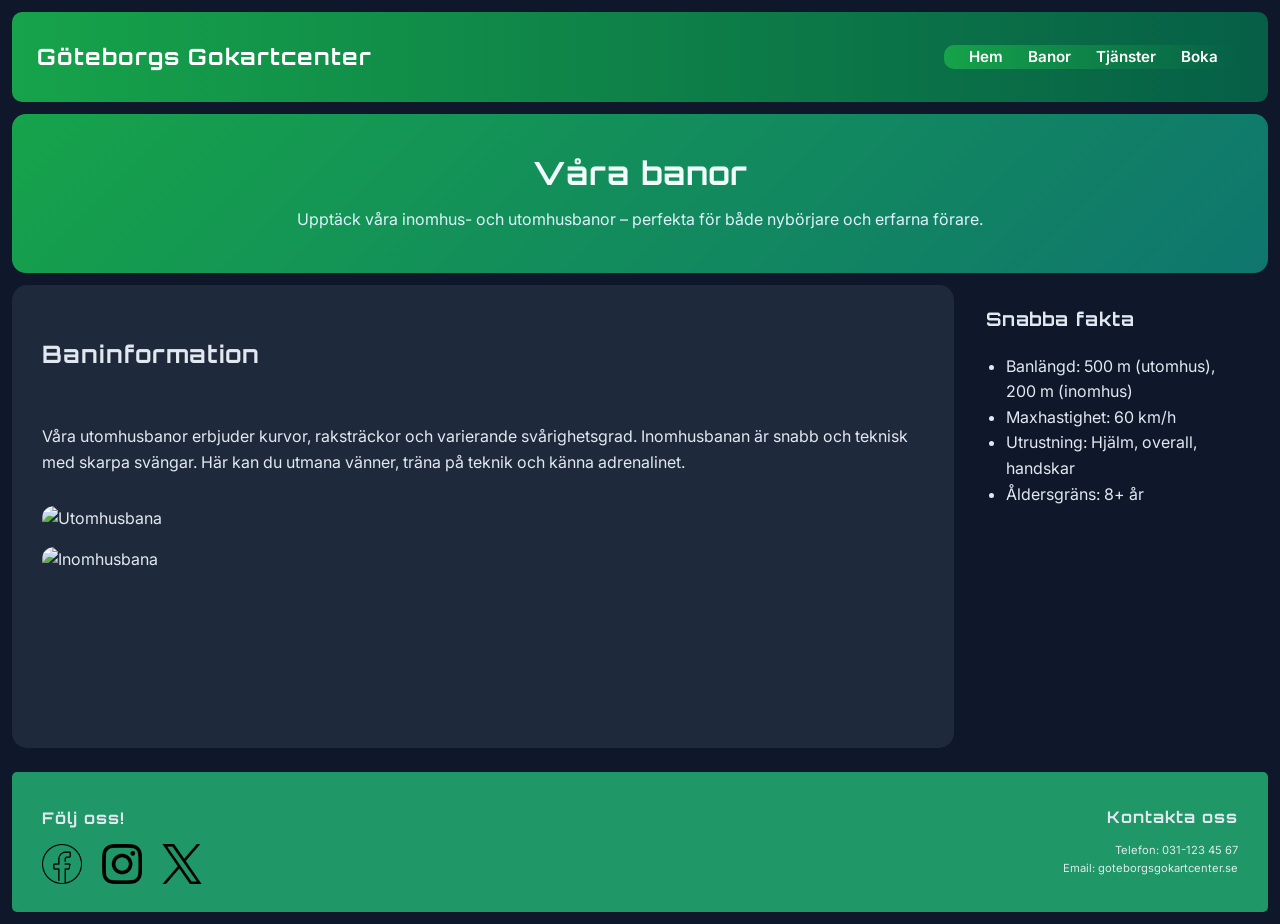
==== banor.html @ 3b9e5ea1 "16/3" ====
<!DOCTYPE html>
<html lang="sv">
<head>
  <meta charset="UTF-8">
  <meta name="viewport" content="width=device-width, initial-scale=1.0">
  <title>Göteborgs Gokartcenter - Banor</title>
  <link rel="stylesheet" href="css/style.css">
  <link rel="preconnect" href="https://fonts.googleapis.com">
  <link rel="preconnect" href="https://fonts.gstatic.com" crossorigin>
  <link href="https://fonts.googleapis.com/css2?family=Orbitron:wght@400..900&display=swap" rel="stylesheet">
  <link rel="preconnect" href="https://fonts.googleapis.com">
  <link rel="preconnect" href="https://fonts.gstatic.com" crossorigin>
  <link href="https://fonts.googleapis.com/css2?family=Inter:ital,opsz,wght@0,14..32,100..900;1,14..32,100..900&display=swap" rel="stylesheet">
</head>
<body>

<div class="grid2">

  <nav>
    <h1>Göteborgs Gokartcenter</h1>

    <button 
      class="hamburger" 
      id="hamburger"
      aria-label="Öppna meny"
      aria-expanded="false"
      aria-controls="nav-links">
      &#9776;
    </button>

    <nav class="nav-links" id="nav-links" hidden>
      <a href="index.html">Hem</a>
      <a href="#">Banor</a>
      <a href="#">Tjänster</a>
      <a href="#">Boka</a>
    </nav>

  </nav>

  <header>
    <h1>Våra banor</h1>
    <p>Upptäck våra inomhus- och utomhusbanor – perfekta för både nybörjare och erfarna förare.</p>
  </header>

  <main class="main2">
    <h2>Baninformation</h2>
    <p>
      Våra utomhusbanor erbjuder kurvor, raksträckor och varierande svårighetsgrad. Inomhusbanan är snabb och teknisk med skarpa svängar. Här kan du utmana vänner, träna på teknik och känna adrenalinet.
    </p>
    <img src="img/banbild1.jpg" alt="Utomhusbana">
    <img src="img/banbild2.jpg" alt="Inomhusbana">
  </main>

  <aside id="aside3" class="aside3">
    <h3>Snabba fakta</h3>
    <ul>
      <li>Banlängd: 500 m (utomhus), 200 m (inomhus)</li>
      <li>Maxhastighet: 60 km/h</li>
      <li>Utrustning: Hjälm, overall, handskar</li>
      <li>Åldersgräns: 8+ år</li>
    </ul>
  </aside>


  <footer>

    <div class="footer-left">
      <h2>Följ oss!</h2>
      <div class="social-links">
        <a href="https://www.facebook.com/" target="_blank">
          <img src="img/facebook-logo.png" alt="Facebook">
        </a>
        <a href="https://www.instagram.com/" target="_blank">
          <img src="img/instagram.png" alt="Instagram">
        </a>
        <a href="https://x.com/" target="_blank">
          <img src="img/twitter.png" alt="X">
        </a>
      </div>
    </div>

    <div class="footer-right">
      <h2>Kontakta oss</h2>
      <p>
        Telefon: 031-123 45 67 
        <br>
        Email: goteborgsgokartcenter.se
      </p>
    </div>

  </footer>

</div>

<script src="js/main.js"></script>
</body>
</html>
---- css/style.css ----
/* GLOBALT */ 

body {
    font-family: 'Inter', sans-serif;
    margin: 0;
    background: #0f172a;
    color: #e2e8f0;
    line-height: 1.6;
}

/* Rubriker */
h1, h2, h3 {
    font-family: 'Orbitron', sans-serif;
    letter-spacing: 1px;
}

/* GRID */

.grid1 {
    display: grid;
    min-height: 100vh;
    gap: 12px;
    padding: 12px;

    grid-template-columns: 1fr;
    grid-template-rows: 10vh 18vh 20vh 20vh 1fr 18% 10%;

    grid-template-areas:
        "nav"
        "hd"
        "as1"
        "as2"
        "mn"
        "sc"
        "ft";
}

/* NAV */

nav {
    grid-area: nav;
    background: linear-gradient(90deg,#16a34a,#065f46);
    display: flex;
    justify-content: space-between;
    align-items: center;
    padding: 0 25px;
    border-radius: 10px;
}

nav h1 {
    font-size: 1.4rem;
    color: white;
}

.nav-links {
    display: flex;
    gap: 25px;
}

.nav-links a {
    text-decoration: none;
    color: white;
    font-weight: 600;
    font-size: 0.95rem;
    transition: opacity 0.2s;
}

.nav-links a:hover {
    opacity: 0.7;
}

/* Hamburgermeny */

.hamburger {
    display: none;
    font-size: 1.8rem;
    cursor: pointer;
    color: white;
    background: none; 
    border: none;
}

/* HEADER */

header {
    grid-area: hd;
    background: linear-gradient(135deg,#16a34a,#0f766e);
    border-radius: 14px;

    display: flex;
    flex-direction: column;
    justify-content: center; 
    align-items: center;      
    text-align: center;

    padding: 40px 20px;  
    gap: 15px;           
}

header h1 {
    font-size: 2rem;      
    line-height: 1.2;
    margin: 0 15px;
    color: #f0fdfa;
}

header p {
    font-size: 1rem;      
    margin: 0 15px;
    color: #e0f2fe;
    max-width: 700px;     
}

/* MAIN */

.main1 {
    grid-area: mn;
    position: relative;
    border-radius: 20px;
    overflow: hidden;
    padding: 30px;
    text-align: center;
    min-height: 300px; 
    background-size: cover;
    background-position: center;
}

.main1::before {
    content: "";
    position: absolute;
    inset: 0;
    background-image: url("/img/773e4da03a1db8a6dcb291e1b327c78b.jpg");
    background-size: cover;
    background-position: center;
    filter: brightness(0.45);
}

.main1 h2 {
    font-size: 1.8rem;
}

.main1 p {
    font-size: 1rem;
    max-width: 500px;
    margin: auto;
}

.main1 h2, .main1 p {
    position: relative;
    z-index: 2;
}

/* ASIDES */

#as1.aside1,
#as2.aside2 {
    border-radius: 20px;
    overflow: hidden;
    text-align: center;
}

#as1.aside1 img,
#as2.aside2 img {
    width: 100%;
    height: auto;
    object-fit: cover;
    display: block;
}

/* SECTION */

.sc1 {
    grid-area: sc;
    background: #1e293b;
    padding: 30px;
    border-radius: 15px;

    display: flex;
    flex-direction: column;
    gap: 20px;
}

.sc1 img {
    width: 100%;
    border-radius: 12px;
    object-fit: cover;
}

.sc1 h2 {
    font-size: 1.6rem;
}

.sc1 p {
    font-size: 1rem;
    max-width: 600px;
}

/* FOOTER */

footer {
    grid-area: ft;
    background: #1f9767;
    border-radius: 5px;
    padding: 20px 30px;

    display: flex;
    justify-content: space-between;
    align-items: center;
}

.footer-left,
.footer-right {
    display: flex;
    flex-direction: column;
}

.footer-right {
    text-align: right;
}
.footer-right h2 {
    font-size: 1.0rem;
    margin: 0;
    margin-top: 10px;
    margin-bottom: 0px;
}

.footer-right p {
    font-size: 0.7rem;
}

.footer-left h2 {
    font-size: 1.0rem;
}

.social-links {
    display: flex;
    justify-content: center;
    gap: 20px;
    margin: 0; 
}

.social-links img {
    width: 40px;
    transition: transform 0.3s;
}

.social-links img:hover {
    transform: scale(1.2);
}

/* RESPONSIVT */

@media (min-width: 900px) {
    .grid1 {
        grid-template-columns: 25% auto 25%;
        grid-template-rows: 10vh 18vh 1fr 1fr 20vh;

        grid-template-areas:
        "nav nav nav"
        "hd hd hd"
        "sc mn as1"
        "sc mn as2"
        "ft ft ft";
    }

    .hamburger {
        display: none;
    }

}

@media (max-width: 500px) {
    .grid1 {
        grid-template-columns: 1fr;
        grid-template-rows: 80px 180px 290px 290px auto auto 100px;
        grid-template-areas:
            "nav"
            "hd"
            "as1"
            "as2"
            "mn"
            "sc"
            "ft";
    }

    nav {
        position: relative;
        padding: 0 18px;
        border-radius: 0;
    }

    nav h1 {
        font-size: 1.1rem;
    }

    .hamburger {
        display: block;
    }

    .nav-links {
        display: none;
        flex-direction: column;
        position: absolute;
        top: 100%;
        right: 12px;
        background: linear-gradient(135deg,#16a34a,#0f766e);
        width: 210px;
        padding: 15px;
        border-radius: 10px;
        gap: 15px;
        box-shadow: 0 4px 10px rgba(0,0,0,0.35);
        z-index: 1000;
    }

    .nav-links.active {
        display: flex;
    }

    header {
        padding: 25px 15px;
        gap: 10px;
        border-radius: 14px;
    }

    header h1 {
        font-size: 1.6rem;
        margin: 0 10px;
    }

    header p {
        font-size: 0.95rem;
        margin: 0 10px;
    }

    #as1, #as2 {
        min-height: 220px;
    }

    #as1 img, #as2 img {
        height: 100%;
        object-fit: cover;
    }

    main {
        min-height: 320px;
        padding: 25px 18px;
        border-radius: 20px;
    }

    main h2 {
        font-size: 1.5rem;
    }

    main p {
        font-size: 0.95rem;
    }

    section.sc {
        padding: 22px 18px;
    }

    section h2 {
        font-size: 1.35rem;
    }

    section p {
        font-size: 0.95rem;
    }

    footer {
        padding: 20px 15px;
    }

    .social-links img {
        width: 34px;
    }
}



.grid2 {
    display: grid;
    gap: 12px;
    padding: 12px;
    min-height: 100vh;
    grid-template-columns: 1fr; /* default för mobil */
    grid-template-rows: auto auto 1fr auto; /* nav, header, content, footer */
    grid-template-areas:
        "nav"
        "hd"
        "mn"
        "ft";
}


/* MAIN sida 2 */
.main2 {
    background: #1e293b;
    padding: 30px;
    border-radius: 15px;
    display: flex;
    flex-direction: column;
    gap: 15px;
}

.main2 img {
    width: 100%;
    border-radius: 12px;
    object-fit: cover;
}

/* ASIDE sida 2 */
.aside3 {
    background: #0f172a;
    padding: 20px;
    border-radius: 15px;
    color: #e2e8f0;
}

.aside3 h3 {
    margin-top: 0;
}

.aside3 ul {
    margin: 0;
    padding-left: 20px;
    list-style: disc;
}

/* RESPONSIVT FÖR STORA SKÄRMAR */
@media (min-width: 900px) {
    .grid2 {
        grid-template-columns: 75% 1fr;
        grid-template-rows: 10vh auto 1fr auto; 
        grid-template-areas:
            "nav nav"
            "hd hd"
            "mn as"
            "mn as"
            "ft ft";
    }

    .hamburger {
        display: none;
    }
}


@media (max-width: 500px) {
    .grid2 {
        grid-template-columns: 1fr;
        grid-template-rows: 80px 180px auto auto 100px; 
        grid-template-areas:
            "nav"
            "hd"
            "mn"
            "as"
            "ft";
    }
}
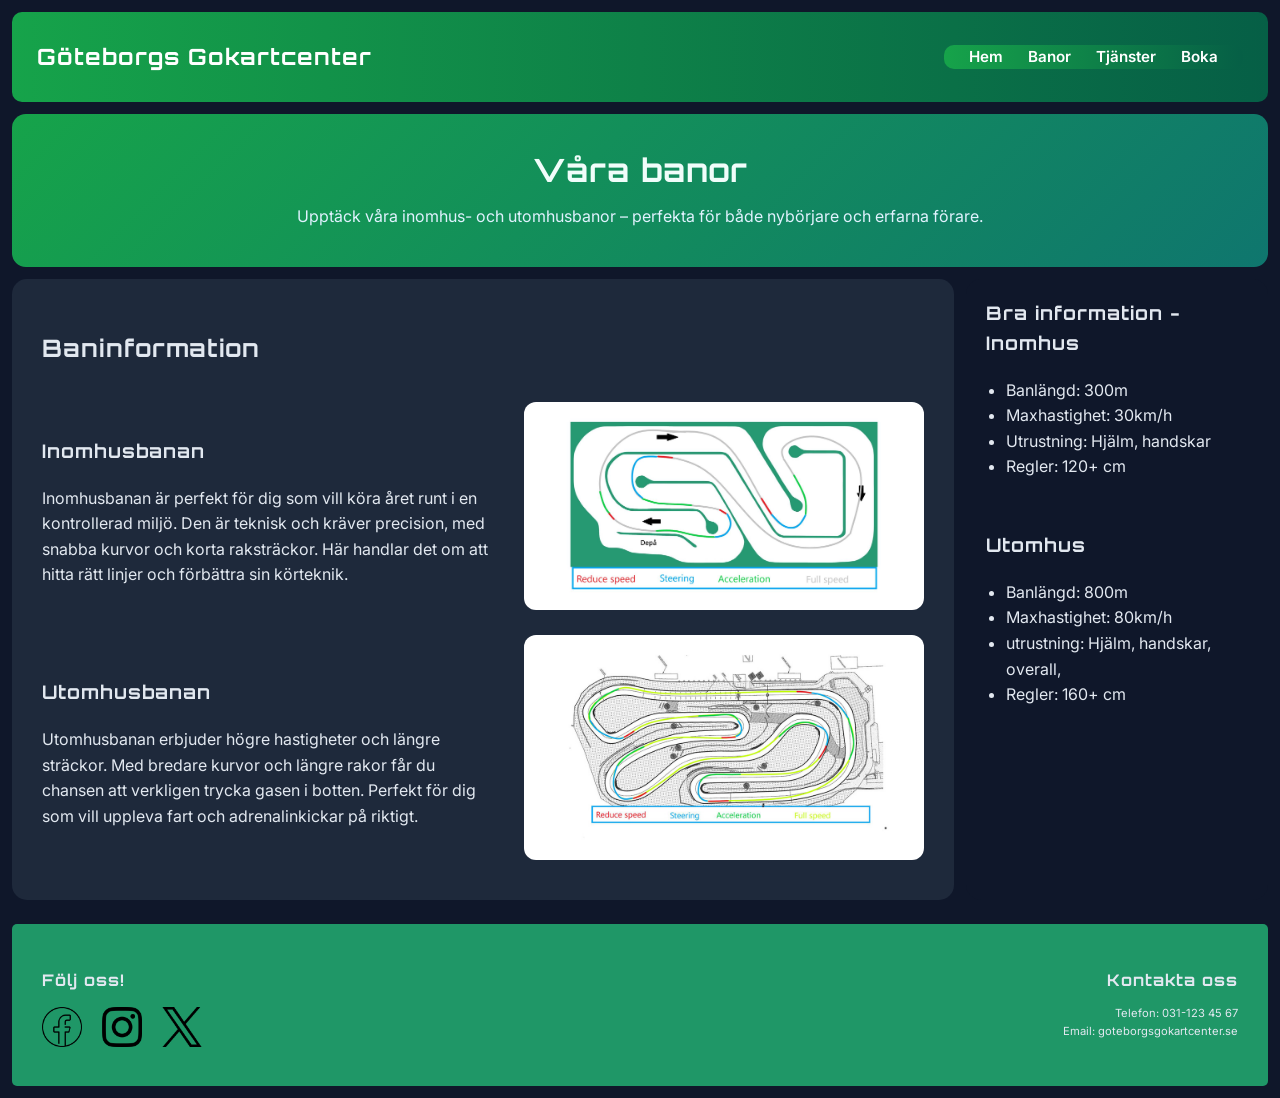
==== commit fd1b3fc7: "lektion vecka 13 mars 23 andra sidan klar." ====
--- a/banor.html
+++ b/banor.html
@@ -29,8 +29,8 @@
     </button>
 
     <nav class="nav-links" id="nav-links" hidden>
-      <a href="index.html">Hem</a>
-      <a href="#">Banor</a>
+      <a href="http://192.168.193.230:5500/startsida.html#">Hem</a>
+      <a href="http://192.168.193.230:5500/banor.html#">Banor</a>
       <a href="#">Tjänster</a>
       <a href="#">Boka</a>
     </nav>
@@ -43,21 +43,49 @@
   </header>
 
   <main class="main2">
-    <h2>Baninformation</h2>
-    <p>
-      Våra utomhusbanor erbjuder kurvor, raksträckor och varierande svårighetsgrad. Inomhusbanan är snabb och teknisk med skarpa svängar. Här kan du utmana vänner, träna på teknik och känna adrenalinet.
-    </p>
-    <img src="img/banbild1.jpg" alt="Utomhusbana">
-    <img src="img/banbild2.jpg" alt="Inomhusbana">
+  <h2>Baninformation</h2>
+
+  <div class="track">
+    <div class="text">
+      <h3>Inomhusbanan</h3>
+      <p>
+        Inomhusbanan är perfekt för dig som vill köra året runt i en kontrollerad miljö.
+        Den är teknisk och kräver precision, med snabba kurvor och korta raksträckor.
+        Här handlar det om att hitta rätt linjer och förbättra sin körteknik.
+      </p>
+    </div>
+    <img src="img/INOMHUS_v1.jpg" alt="Inomhusbanan">
+  </div>
+
+  <div class="track">
+    <div class="text">
+      <h3>Utomhusbanan</h3>
+      <p>
+        Utomhusbanan erbjuder högre hastigheter och längre sträckor.
+        Med bredare kurvor och längre rakor får du chansen att verkligen trycka gasen i botten.
+        Perfekt för dig som vill uppleva fart och adrenalinkickar på riktigt.
+      </p>
+    </div>
+    <img src="img/UTOMHUS.jpg" alt="Utomhusbanan">
+  </div>
   </main>
 
   <aside id="aside3" class="aside3">
-    <h3>Snabba fakta</h3>
+    <h3>Bra information - Inomhus</h3>
     <ul>
-      <li>Banlängd: 500 m (utomhus), 200 m (inomhus)</li>
-      <li>Maxhastighet: 60 km/h</li>
-      <li>Utrustning: Hjälm, overall, handskar</li>
-      <li>Åldersgräns: 8+ år</li>
+      <li>Banlängd: 300m </li>
+      <li>Maxhastighet: 30km/h</li>
+      <li>Utrustning: Hjälm, handskar</li>
+      <li>Regler: 120+ cm</li>
+    </ul>
+    <br>
+    <br>
+    <h3>Utomhus</h3>
+    <ul>
+      <li>Banlängd: 800m</li>
+      <li>Maxhastighet: 80km/h</li>
+      <li>utrustning: Hjälm, handskar, overall,</li>
+      <li>Regler: 160+ cm</li>
     </ul>
   </aside>
 
--- a/css/style.css
+++ b/css/style.css
@@ -111,7 +111,7 @@
     max-width: 700px;     
 }
 
-/* MAIN */
+/* MAIN sida 1 */
 
 .main1 {
     grid-area: mn;
@@ -150,7 +150,7 @@
     z-index: 2;
 }
 
-/* ASIDES */
+/* ASIDES sida 1 */
 
 #as1.aside1,
 #as2.aside2 {
@@ -167,7 +167,7 @@
     display: block;
 }
 
-/* SECTION */
+/* SECTION sida 1 */
 
 .sc1 {
     grid-area: sc;
@@ -248,7 +248,7 @@
     transform: scale(1.2);
 }
 
-/* RESPONSIVT */
+/* RESPONSIVT Sida 1 */
 
 @media (min-width: 900px) {
     .grid1 {
@@ -383,8 +383,8 @@
     gap: 12px;
     padding: 12px;
     min-height: 100vh;
-    grid-template-columns: 1fr; /* default för mobil */
-    grid-template-rows: auto auto 1fr auto; /* nav, header, content, footer */
+    grid-template-columns: 1fr; 
+    grid-template-rows: auto auto 1fr auto; 
     grid-template-areas:
         "nav"
         "hd"
@@ -403,11 +403,25 @@
     gap: 15px;
 }
 
-.main2 img {
-    width: 100%;
+
+.track {
+    display: flex;
+    align-items: center;
+    justify-content: space-between;
+    gap: 30px;
+}
+
+.track .text {
+    flex: 1;
+}
+
+.track img {
+    width: 60%;
+    max-width: 400px;
     border-radius: 12px;
-    object-fit: cover;
-}
+    margin-bottom: 10px;
+}
+
 
 /* ASIDE sida 2 */
 .aside3 {
@@ -431,7 +445,7 @@
 @media (min-width: 900px) {
     .grid2 {
         grid-template-columns: 75% 1fr;
-        grid-template-rows: 10vh auto 1fr auto; 
+        grid-template-rows: 10vh 17vh auto auto 18vh; 
         grid-template-areas:
             "nav nav"
             "hd hd"
@@ -449,7 +463,7 @@
 @media (max-width: 500px) {
     .grid2 {
         grid-template-columns: 1fr;
-        grid-template-rows: 80px 180px auto auto 100px; 
+        grid-template-rows: 80px 150px auto auto 100px; 
         grid-template-areas:
             "nav"
             "hd"
@@ -457,4 +471,11 @@
             "as"
             "ft";
     }
+    .track {
+        flex-direction: column;
+    }
+    
+    .track img {
+        width: 80%;
+    }
 }
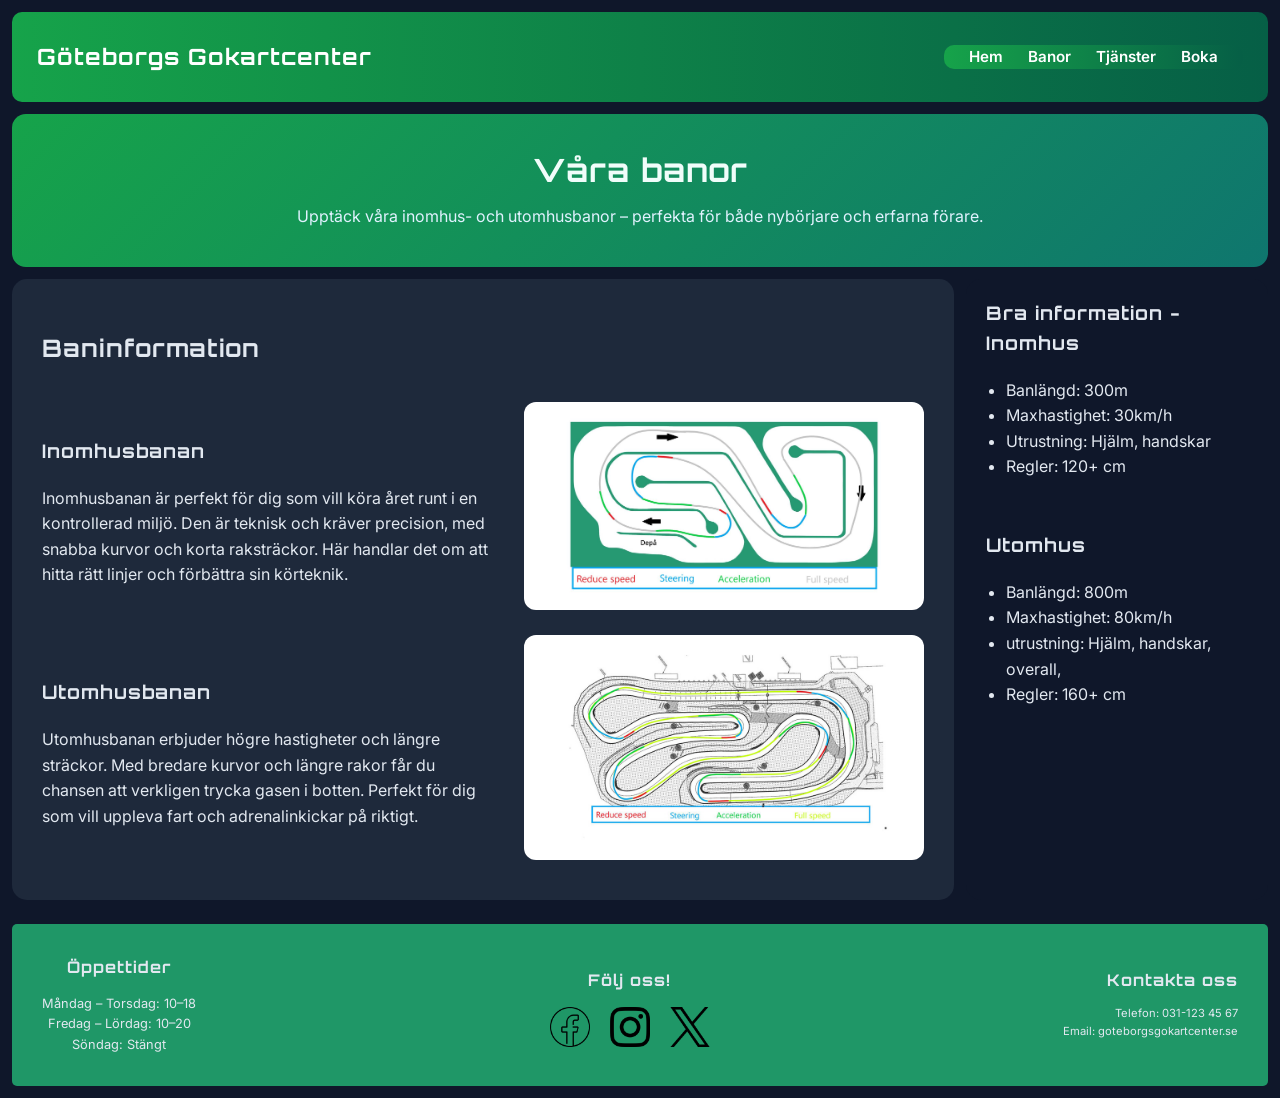
==== commit 5668b58e: "Lektion innan påsklov, v.14. Fixat sida 3," ====
--- a/banor.html
+++ b/banor.html
@@ -3,7 +3,7 @@
 <head>
   <meta charset="UTF-8">
   <meta name="viewport" content="width=device-width, initial-scale=1.0">
-  <title>Göteborgs Gokartcenter - Banor</title>
+  <title>Banor - Göteborgs Gokartcenter</title>
   <link rel="stylesheet" href="css/style.css">
   <link rel="preconnect" href="https://fonts.googleapis.com">
   <link rel="preconnect" href="https://fonts.gstatic.com" crossorigin>
@@ -31,7 +31,7 @@
     <nav class="nav-links" id="nav-links" hidden>
       <a href="http://192.168.193.230:5500/startsida.html#">Hem</a>
       <a href="http://192.168.193.230:5500/banor.html#">Banor</a>
-      <a href="#">Tjänster</a>
+      <a href="http://192.168.193.230:5500/tjanster.html">Tjänster</a>
       <a href="#">Boka</a>
     </nav>
 
@@ -91,6 +91,14 @@
 
 
   <footer>
+    <div class="footer-center">
+    <h2>Öppettider</h2>
+    <p>
+      Måndag – Torsdag: 10–18 <br>
+      Fredag – Lördag: 10–20 <br>
+      Söndag: Stängt
+    </p>
+    </div>
 
     <div class="footer-left">
       <h2>Följ oss!</h2>
--- a/css/style.css
+++ b/css/style.css
@@ -206,6 +206,23 @@
     display: flex;
     justify-content: space-between;
     align-items: center;
+    text-align: center;
+}
+
+
+.footer-center {
+    display: flex;
+    flex-direction: column;
+    align-items: center;
+}
+
+.footer-center h2 {
+    font-size: 1rem;
+    margin-bottom: auto;
+}
+
+.footer-center p {
+    font-size: 0.8rem;
 }
 
 .footer-left,
@@ -253,7 +270,7 @@
 @media (min-width: 900px) {
     .grid1 {
         grid-template-columns: 25% auto 25%;
-        grid-template-rows: 10vh 18vh 1fr 1fr 20vh;
+        grid-template-rows: 10vh 17vh 1fr 1fr 18vh;
 
         grid-template-areas:
         "nav nav nav"
@@ -478,4 +495,135 @@
     .track img {
         width: 80%;
     }
+}
+
+/* GRID sida 3 */
+
+.grid3 {
+    display: grid;
+    gap: 12px;
+    padding: 12px;
+    min-height: 100vh;
+
+    grid-template-columns: 1fr;
+    grid-template-rows: auto auto 1fr auto;
+
+    grid-template-areas:
+        "nav"
+        "hd"
+        "mn"
+        "ft";
+}
+
+/* MAIN sida 3 */
+
+.main3 {
+    grid-area: mn;
+    background: #1e293b;
+    padding: 30px;
+    border-radius: 15px;
+
+    display: flex;
+    flex-direction: column;
+    gap: 25px;
+
+    background-image: url("/img/bakgrund_sida_3_gokart_utomhus.jpg");
+    background-size: cover;
+    background-position: center bottom ;
+    background-repeat: no-repeat;
+    
+}
+
+/* Tjänst-kort (flex) */
+
+.tjänster {
+    display: flex;
+    flex-wrap: wrap;
+    gap: 20px;
+    justify-content: center;
+}
+
+/* Tjänster */
+
+.tjänst-kort {
+    background: rgba(15, 23, 42, 0.25);
+    backdrop-filter: blur(6px); 
+
+    border-radius: 15px;
+    padding: 20px;
+    width: 300px;
+
+    display: flex;
+    flex-direction: column;
+    justify-content: space-between;
+
+    transition: transform 0.3s, box-shadow 0.3s;
+    transition: transform 0.3s ease;
+}
+
+.tjänst-kort:hover {
+    transform: translateY(-5px);
+    box-shadow: 0 8px 20px rgba(0,0,0,0.4);
+}
+
+.tjänst-kort img {
+    width: 100%;
+    border-radius: 10px;
+    margin-bottom: 10px;
+}
+
+.tjänst-kort h3 {
+    margin: 10px 0 5px;
+}
+
+.tjänst-kort p {
+    font-size: 0.95rem;
+}
+
+/* Pris , knapp */
+
+.tjänst-kort .price {
+    font-weight: bold;
+    margin-top: 10px;
+}
+
+.tjänst-kort button {
+    margin-top: 10px;
+    padding: 10px;
+    border: none;
+    border-radius: 8px;
+    background: #16a34a;
+    color: white;
+    cursor: pointer;
+    font-weight: 600;
+}
+
+.tjänst-kort button:hover {
+    background: #15803d;
+}
+
+/* RESPONSIV */
+
+@media (min-width: 900px) {
+    .grid3 {
+        grid-template-columns: 1fr;
+        grid-template-rows: 10vh 17vh 1fr 18vh;
+
+        grid-template-areas:
+            "nav"
+            "hd"
+            "mn"
+            "ft";
+    }
+}
+
+@media (max-width: 500px) {
+    .services {
+        flex-direction: column;
+        align-items: center;
+    }
+
+    .service-card {
+        width: 90%;
+    }
 }
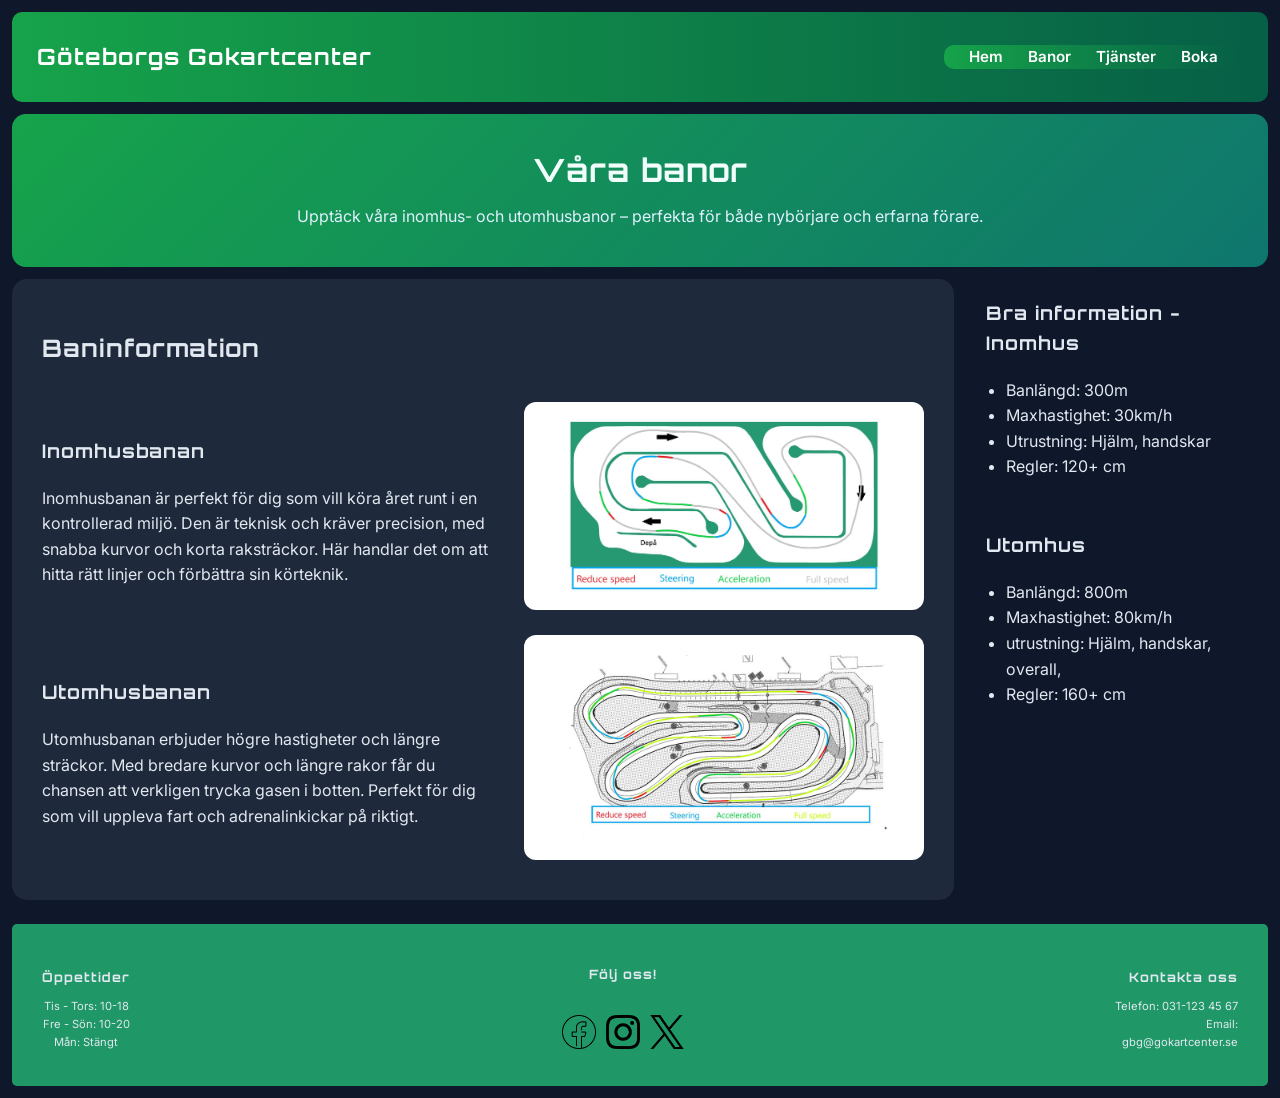
==== commit 7d74fc12: "Footer fix fixade footer på desktop men speciellt för mobil." ====
--- a/banor.html
+++ b/banor.html
@@ -29,10 +29,10 @@
     </button>
 
     <nav class="nav-links" id="nav-links" hidden>
-      <a href="http://192.168.193.230:5500/startsida.html#">Hem</a>
-      <a href="http://192.168.193.230:5500/banor.html#">Banor</a>
-      <a href="http://192.168.193.230:5500/tjanster.html">Tjänster</a>
-      <a href="#">Boka</a>
+      <a href="http://192.168.68.78:5500/startsida.html">Hem</a>
+      <a href="http://192.168.68.78:5500/banor.html">Banor</a>
+      <a href="http://192.168.68.78:5500/tjanster.html">Tjänster</a>
+      <a href="http://192.168.68.78:5500/boka.html">Boka</a>
     </nav>
 
   </nav>
@@ -91,16 +91,18 @@
 
 
   <footer>
-    <div class="footer-center">
+    <div class="footer-left">
     <h2>Öppettider</h2>
     <p>
-      Måndag – Torsdag: 10–18 <br>
-      Fredag – Lördag: 10–20 <br>
-      Söndag: Stängt
+      Tis - Tors: 10-18 
+      <br>
+      Fre - Sön: 10-20 
+      <br>
+      Mån: Stängt
     </p>
     </div>
 
-    <div class="footer-left">
+    <div class="footer-center">
       <h2>Följ oss!</h2>
       <div class="social-links">
         <a href="https://www.facebook.com/" target="_blank">
@@ -120,12 +122,12 @@
       <p>
         Telefon: 031-123 45 67 
         <br>
-        Email: goteborgsgokartcenter.se
+        Email:
+        <br>
+         gbg@gokartcenter.se
       </p>
     </div>
-
   </footer>
-
 </div>
 
 <script src="js/main.js"></script>
--- a/css/style.css
+++ b/css/style.css
@@ -1,5 +1,12 @@
-/* GLOBALT */ 
-
+ /* GLOBALT */ 
+
+* {
+    box-sizing: border-box;
+}
+
+body {
+    overflow-x: hidden;
+}
 body {
     font-family: 'Inter', sans-serif;
     margin: 0;
@@ -23,7 +30,7 @@
     padding: 12px;
 
     grid-template-columns: 1fr;
-    grid-template-rows: 10vh 18vh 20vh 20vh 1fr 18% 10%;
+    grid-template-rows: 10vh 18vh 20vh 20vh 1fr auto 18vh;
 
     grid-template-areas:
         "nav"
@@ -217,14 +224,16 @@
 }
 
 .footer-center h2 {
-    font-size: 1rem;
-    margin-bottom: auto;
+    font-size: 0.8rem;
+    margin-bottom: 30px;
+
 }
 
 .footer-center p {
     font-size: 0.8rem;
 }
 
+
 .footer-left,
 .footer-right {
     display: flex;
@@ -235,30 +244,35 @@
     text-align: right;
 }
 .footer-right h2 {
-    font-size: 1.0rem;
+    font-size: 0.8rem;
     margin: 0;
-    margin-top: 10px;
-    margin-bottom: 0px;
-}
-
-.footer-right p {
+    margin-top: 20px;
+    
+}
+
+.footer-right, 
+.footer-left p {
     font-size: 0.7rem;
 }
 
 .footer-left h2 {
-    font-size: 1.0rem;
+    font-size: 0.8rem;
+    margin: 0;
+    margin-top: 20px;
 }
 
 .social-links {
     display: flex;
     justify-content: center;
-    gap: 20px;
+    gap: 10px;
+    flex-wrap: wrap-reverse;
     margin: 0; 
 }
 
 .social-links img {
-    width: 40px;
+    width: 34px;
     transition: transform 0.3s;
+    align-items: center;
 }
 
 .social-links img:hover {
@@ -289,7 +303,7 @@
 @media (max-width: 500px) {
     .grid1 {
         grid-template-columns: 1fr;
-        grid-template-rows: 80px 180px 290px 290px auto auto 100px;
+        grid-template-rows: 10vh 17vh 25vh 25vh auto auto 23vh;
         grid-template-areas:
             "nav"
             "hd"
@@ -385,11 +399,12 @@
     }
 
     footer {
-        padding: 20px 15px;
-    }
+        padding: 5px;
+    }
+    
 
     .social-links img {
-        width: 34px;
+        width: 26px;
     }
 }
 
@@ -401,7 +416,7 @@
     padding: 12px;
     min-height: 100vh;
     grid-template-columns: 1fr; 
-    grid-template-rows: auto auto 1fr auto; 
+    grid-template-rows: 10vh 17vh 1fr 18vh; 
     grid-template-areas:
         "nav"
         "hd"
@@ -480,7 +495,7 @@
 @media (max-width: 500px) {
     .grid2 {
         grid-template-columns: 1fr;
-        grid-template-rows: 80px 150px auto auto 100px; 
+        grid-template-rows: 10vh 17vh auto auto 23vh; 
         grid-template-areas:
             "nav"
             "hd"
@@ -618,6 +633,16 @@
 }
 
 @media (max-width: 500px) {
+    .grid3 {
+        grid-template-columns: 1fr;
+        grid-template-rows: 10vh 17vh 1fr 23vh;
+
+        grid-template-areas:
+            "nav"
+            "hd"
+            "mn"
+            "ft";
+    }
     .services {
         flex-direction: column;
         align-items: center;
@@ -626,4 +651,4 @@
     .service-card {
         width: 90%;
     }
-}+}
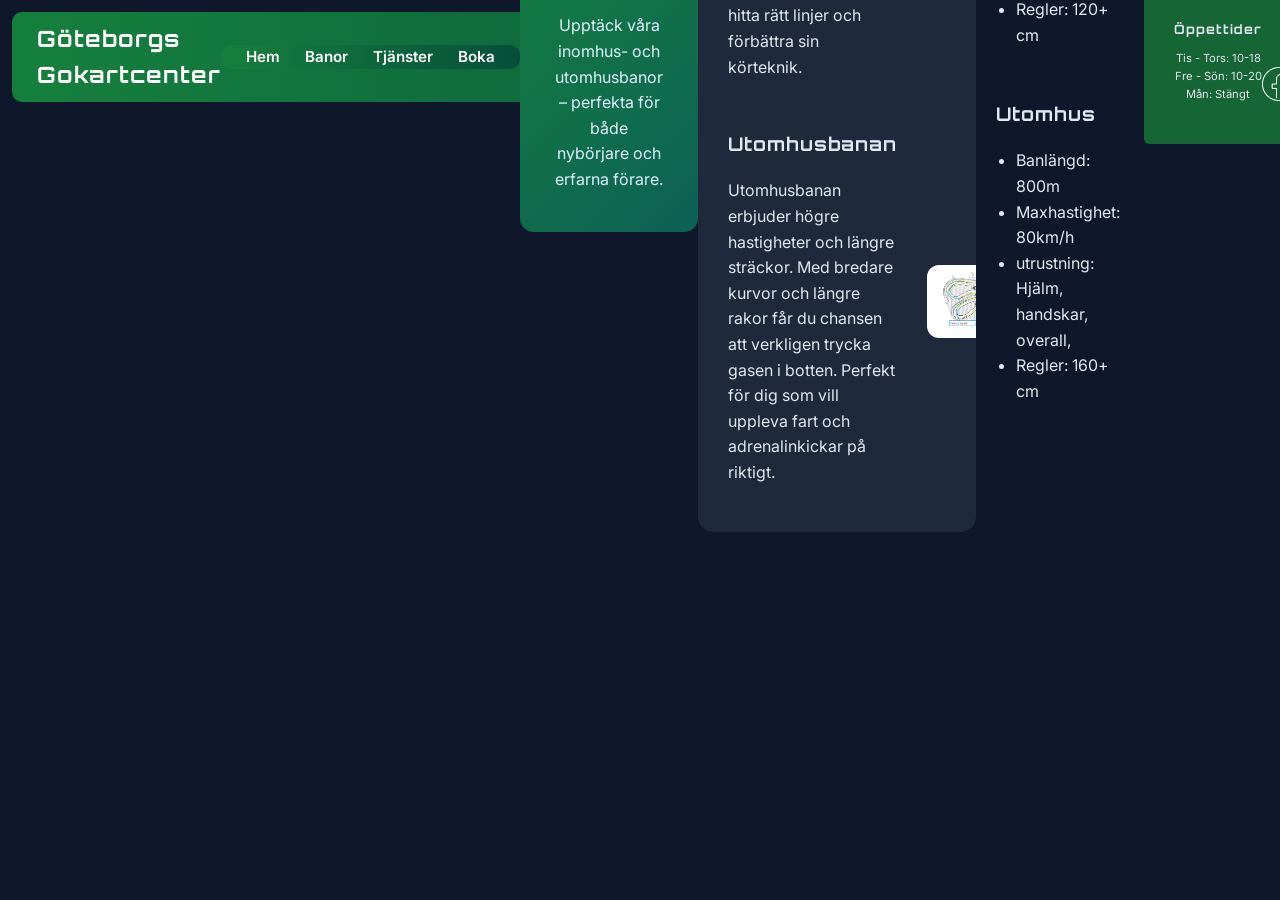
==== commit 8637803e: "SISTA INLÄMNING Fixade en sista sak.." ====
--- a/banor.html
+++ b/banor.html
@@ -19,22 +19,20 @@
   <nav>
     <h1>Göteborgs Gokartcenter</h1>
 
-    <button 
-      class="hamburger" 
-      id="hamburger"
-      aria-label="Öppna meny"
-      aria-expanded="false"
-      aria-controls="nav-links">
-      &#9776;
-    </button>
+  <button 
+    class="hamburger" 
+    id="hamburger"
+    aria-label="Öppna meny"
+    aria-expanded="false"
+    aria-controls="nav-links">
+    &#9776;
+  </button>
 
-    <nav class="nav-links" id="nav-links" hidden>
-      <a href="http://192.168.68.78:5500/startsida.html">Hem</a>
-      <a href="http://192.168.68.78:5500/banor.html">Banor</a>
-      <a href="http://192.168.68.78:5500/tjanster.html">Tjänster</a>
-      <a href="http://192.168.68.78:5500/boka.html">Boka</a>
-    </nav>
-
+  <nav class="nav-links" id="nav-links" hidden>
+      <a href="http://192.168.193.230:5500/startsida.html">Hem</a>
+      <a href="http://192.168.193.230:5500/banor.html">Banor</a>
+      <a href="http://192.168.193.230:5500/tjanster.html">Tjänster</a>
+      <a href="http://192.168.193.230:5500/boka.html">Boka</a>
   </nav>
 
   <header>
--- a/css/style.css
+++ b/css/style.css
@@ -1,4 +1,4 @@
- /* GLOBALT */ 
+/* GLOBALT */
 
 * {
     box-sizing: border-box;
@@ -6,8 +6,6 @@
 
 body {
     overflow-x: hidden;
-}
-body {
     font-family: 'Inter', sans-serif;
     margin: 0;
     background: #0f172a;
@@ -15,23 +13,163 @@
     line-height: 1.6;
 }
 
-/* Rubriker */
 h1, h2, h3 {
     font-family: 'Orbitron', sans-serif;
     letter-spacing: 1px;
 }
 
-/* GRID */
+
+/* Nav */
+
+nav {
+    grid-area: nav;
+    background: linear-gradient(90deg, #15803d, #064e3b); 
+    display: flex;
+    justify-content: space-between;
+    align-items: center;
+    padding: 0 25px;
+    border-radius: 10px;
+}
+
+nav h1 {
+    font-size: 1.4rem;
+    color: white;
+}
+
+.nav-links {
+    display: flex;
+    gap: 25px;
+}
+
+.nav-links a {
+    text-decoration: none;
+    color: white;
+    font-weight: 600;
+    font-size: 0.95rem;
+    transition: opacity 0.2s;
+}
+
+.nav-links a:hover {
+    opacity: 0.7;
+}
+
+.hamburger {
+    display: none;
+    font-size: 1.8rem;
+    cursor: pointer;
+    color: white;
+    background: none;
+    border: none;
+}
+
+
+/*  Header */
+
+header {
+    grid-area: hd;
+    background: linear-gradient(135deg, #15803d, #0c6155); 
+    border-radius: 14px;
+    display: flex;
+    flex-direction: column;
+    justify-content: center;
+    align-items: center;
+    text-align: center;
+    padding: 40px 20px;
+    gap: 15px;
+}
+
+header h1 {
+    font-size: 2rem;
+    line-height: 1.2;
+    margin: 0 15px;
+    color: #f0fdfa;
+}
+
+header p {
+    font-size: 1rem;
+    margin: 0 15px;
+    color: #e0f2fe;
+    max-width: 700px;
+}
+
+
+/* Footer */
+
+footer {
+    grid-area: ft;
+    background: #166534; 
+    border-radius: 5px;
+    padding: 20px 30px;
+    display: flex;
+    justify-content: space-between;
+    align-items: center;
+    text-align: center;
+}
+
+.footer-left,
+.footer-right {
+    display: flex;
+    flex-direction: column;
+}
+
+.footer-left h2,
+.footer-right h2 {
+    font-size: 0.8rem;
+    margin: 0;
+    margin-top: 20px;
+}
+
+.footer-left p,
+.footer-right p {
+    font-size: 0.7rem;
+}
+
+.footer-right {
+    text-align: right;
+}
+
+.footer-center {
+    display: flex;
+    flex-direction: column;
+    align-items: center;
+}
+
+.footer-center h2 {
+    font-size: 0.8rem;
+    margin-bottom: 30px;
+}
+
+.footer-center p {
+    font-size: 0.8rem;
+}
+
+.social-links {
+    display: flex;
+    justify-content: center;
+    gap: 10px;
+    margin: 0;
+}
+
+.social-links img {
+    width: 34px;
+    transition: transform 0.3s;
+    filter: invert(1);
+}
+
+.social-links img:hover {
+    transform: scale(1.2);
+}
+
+
+/* SIDA 1 – GRID */
 
 .grid1 {
     display: grid;
     min-height: 100vh;
     gap: 12px;
     padding: 12px;
-
     grid-template-columns: 1fr;
     grid-template-rows: 10vh 18vh 20vh 20vh 1fr auto 18vh;
-
     grid-template-areas:
         "nav"
         "hd"
@@ -42,83 +180,7 @@
         "ft";
 }
 
-/* NAV */
-
-nav {
-    grid-area: nav;
-    background: linear-gradient(90deg,#16a34a,#065f46);
-    display: flex;
-    justify-content: space-between;
-    align-items: center;
-    padding: 0 25px;
-    border-radius: 10px;
-}
-
-nav h1 {
-    font-size: 1.4rem;
-    color: white;
-}
-
-.nav-links {
-    display: flex;
-    gap: 25px;
-}
-
-.nav-links a {
-    text-decoration: none;
-    color: white;
-    font-weight: 600;
-    font-size: 0.95rem;
-    transition: opacity 0.2s;
-}
-
-.nav-links a:hover {
-    opacity: 0.7;
-}
-
-/* Hamburgermeny */
-
-.hamburger {
-    display: none;
-    font-size: 1.8rem;
-    cursor: pointer;
-    color: white;
-    background: none; 
-    border: none;
-}
-
-/* HEADER */
-
-header {
-    grid-area: hd;
-    background: linear-gradient(135deg,#16a34a,#0f766e);
-    border-radius: 14px;
-
-    display: flex;
-    flex-direction: column;
-    justify-content: center; 
-    align-items: center;      
-    text-align: center;
-
-    padding: 40px 20px;  
-    gap: 15px;           
-}
-
-header h1 {
-    font-size: 2rem;      
-    line-height: 1.2;
-    margin: 0 15px;
-    color: #f0fdfa;
-}
-
-header p {
-    font-size: 1rem;      
-    margin: 0 15px;
-    color: #e0f2fe;
-    max-width: 700px;     
-}
-
-/* MAIN sida 1 */
+/* Main */
 
 .main1 {
     grid-area: mn;
@@ -127,9 +189,7 @@
     overflow: hidden;
     padding: 30px;
     text-align: center;
-    min-height: 300px; 
-    background-size: cover;
-    background-position: center;
+    min-height: 300px;
 }
 
 .main1::before {
@@ -152,12 +212,13 @@
     margin: auto;
 }
 
-.main1 h2, .main1 p {
+.main1 h2,
+.main1 p {
     position: relative;
     z-index: 2;
 }
 
-/* ASIDES sida 1 */
+/* Asides */
 
 #as1.aside1,
 #as2.aside2 {
@@ -174,14 +235,13 @@
     display: block;
 }
 
-/* SECTION sida 1 */
+/* Section */
 
 .sc1 {
     grid-area: sc;
     background: #1e293b;
     padding: 30px;
     border-radius: 15px;
-
     display: flex;
     flex-direction: column;
     gap: 20px;
@@ -202,108 +262,31 @@
     max-width: 600px;
 }
 
-/* FOOTER */
-
-footer {
-    grid-area: ft;
-    background: #1f9767;
-    border-radius: 5px;
-    padding: 20px 30px;
-
-    display: flex;
-    justify-content: space-between;
-    align-items: center;
-    text-align: center;
-}
-
-
-.footer-center {
-    display: flex;
-    flex-direction: column;
-    align-items: center;
-}
-
-.footer-center h2 {
-    font-size: 0.8rem;
-    margin-bottom: 30px;
-
-}
-
-.footer-center p {
-    font-size: 0.8rem;
-}
-
-
-.footer-left,
-.footer-right {
-    display: flex;
-    flex-direction: column;
-}
-
-.footer-right {
-    text-align: right;
-}
-.footer-right h2 {
-    font-size: 0.8rem;
-    margin: 0;
-    margin-top: 20px;
-    
-}
-
-.footer-right, 
-.footer-left p {
-    font-size: 0.7rem;
-}
-
-.footer-left h2 {
-    font-size: 0.8rem;
-    margin: 0;
-    margin-top: 20px;
-}
-
-.social-links {
-    display: flex;
-    justify-content: center;
-    gap: 10px;
-    flex-wrap: wrap-reverse;
-    margin: 0; 
-}
-
-.social-links img {
-    width: 34px;
-    transition: transform 0.3s;
-    align-items: center;
-}
-
-.social-links img:hover {
-    transform: scale(1.2);
-}
-
-/* RESPONSIVT Sida 1 */
+/* Responsivt – stor skärm */
 
 @media (min-width: 900px) {
     .grid1 {
         grid-template-columns: 25% auto 25%;
         grid-template-rows: 10vh 17vh 1fr 1fr 18vh;
-
         grid-template-areas:
-        "nav nav nav"
-        "hd hd hd"
-        "sc mn as1"
-        "sc mn as2"
-        "ft ft ft";
+            "nav nav nav"
+            "hd hd hd"
+            "sc mn as1"
+            "sc mn as2"
+            "ft ft ft";
     }
 
     .hamburger {
         display: none;
     }
-
-}
+}
+
+/* Responsivt – liten skärm */
 
 @media (max-width: 500px) {
     .grid1 {
         grid-template-columns: 1fr;
-        grid-template-rows: 10vh 17vh 25vh 25vh auto auto 23vh;
+        grid-template-rows: 10vh 17vh 30vh 30vh auto auto 18vh;
         grid-template-areas:
             "nav"
             "hd"
@@ -334,12 +317,12 @@
         position: absolute;
         top: 100%;
         right: 12px;
-        background: linear-gradient(135deg,#16a34a,#0f766e);
+        background: linear-gradient(135deg, #15803d, #0c6155);
         width: 210px;
         padding: 15px;
         border-radius: 10px;
         gap: 15px;
-        box-shadow: 0 4px 10px rgba(0,0,0,0.35);
+        box-shadow: 0 4px 10px rgba(0, 0, 0, 0.35);
         z-index: 1000;
     }
 
@@ -363,11 +346,13 @@
         margin: 0 10px;
     }
 
-    #as1, #as2 {
+    #as1,
+    #as2 {
         min-height: 220px;
     }
 
-    #as1 img, #as2 img {
+    #as1 img,
+    #as2 img {
         height: 100%;
         object-fit: cover;
     }
@@ -401,7 +386,6 @@
     footer {
         padding: 5px;
     }
-    
 
     .social-links img {
         width: 26px;
@@ -409,14 +393,15 @@
 }
 
 
+/* SIDA 2 – GRID */
 
 .grid2 {
     display: grid;
     gap: 12px;
     padding: 12px;
     min-height: 100vh;
-    grid-template-columns: 1fr; 
-    grid-template-rows: 10vh 17vh 1fr 18vh; 
+    grid-template-columns: 1fr;
+    grid-template-rows: 10vh 17vh 1fr 18vh;
     grid-template-areas:
         "nav"
         "hd"
@@ -424,8 +409,8 @@
         "ft";
 }
 
-
-/* MAIN sida 2 */
+/* Main */
+
 .main2 {
     background: #1e293b;
     padding: 30px;
@@ -434,7 +419,6 @@
     flex-direction: column;
     gap: 15px;
 }
-
 
 .track {
     display: flex;
@@ -454,8 +438,8 @@
     margin-bottom: 10px;
 }
 
-
-/* ASIDE sida 2 */
+/* Aside */
+
 .aside3 {
     background: #0f172a;
     padding: 20px;
@@ -473,11 +457,12 @@
     list-style: disc;
 }
 
-/* RESPONSIVT FÖR STORA SKÄRMAR */
+/* Responsivt – stor skärm */
+
 @media (min-width: 900px) {
     .grid2 {
         grid-template-columns: 75% 1fr;
-        grid-template-rows: 10vh 17vh auto auto 18vh; 
+        grid-template-rows: 10vh 17vh auto auto 18vh;
         grid-template-areas:
             "nav nav"
             "hd hd"
@@ -491,11 +476,12 @@
     }
 }
 
+/* Responsivt – liten skärm */
 
 @media (max-width: 500px) {
     .grid2 {
         grid-template-columns: 1fr;
-        grid-template-rows: 10vh 17vh auto auto 23vh; 
+        grid-template-rows: 10vh 17vh auto auto 18vh;
         grid-template-areas:
             "nav"
             "hd"
@@ -503,26 +489,26 @@
             "as"
             "ft";
     }
+
     .track {
         flex-direction: column;
     }
-    
+
     .track img {
         width: 80%;
     }
 }
 
-/* GRID sida 3 */
+
+/* SIDA 3 – GRID */
 
 .grid3 {
     display: grid;
     gap: 12px;
     padding: 12px;
     min-height: 100vh;
-
     grid-template-columns: 1fr;
     grid-template-rows: auto auto 1fr auto;
-
     grid-template-areas:
         "nav"
         "hd"
@@ -530,26 +516,23 @@
         "ft";
 }
 
-/* MAIN sida 3 */
+/* Main */
 
 .main3 {
     grid-area: mn;
     background: #1e293b;
     padding: 30px;
     border-radius: 15px;
-
     display: flex;
     flex-direction: column;
     gap: 25px;
-
     background-image: url("/img/bakgrund_sida_3_gokart_utomhus.jpg");
     background-size: cover;
-    background-position: center bottom ;
+    background-position: center bottom;
     background-repeat: no-repeat;
-    
-}
-
-/* Tjänst-kort (flex) */
+}
+
+/* Tjänster */
 
 .tjänster {
     display: flex;
@@ -558,27 +541,21 @@
     justify-content: center;
 }
 
-/* Tjänster */
-
 .tjänst-kort {
     background: rgba(15, 23, 42, 0.25);
-    backdrop-filter: blur(6px); 
-
+    backdrop-filter: blur(6px);
     border-radius: 15px;
     padding: 20px;
     width: 300px;
-
     display: flex;
     flex-direction: column;
     justify-content: space-between;
-
-    transition: transform 0.3s, box-shadow 0.3s;
-    transition: transform 0.3s ease;
+    transition: transform 0.3s ease, box-shadow 0.3s ease;
 }
 
 .tjänst-kort:hover {
     transform: translateY(-5px);
-    box-shadow: 0 8px 20px rgba(0,0,0,0.4);
+    box-shadow: 0 8px 20px rgba(0, 0, 0, 0.4);
 }
 
 .tjänst-kort img {
@@ -587,62 +564,50 @@
     margin-bottom: 10px;
 }
 
-.tjänst-kort h3 {
+.tjänst-kort h2 {
     margin: 10px 0 5px;
 }
 
 .tjänst-kort p {
     font-size: 0.95rem;
 }
-
-/* Pris , knapp */
 
 .tjänst-kort .price {
     font-weight: bold;
     margin-top: 10px;
 }
 
-.tjänst-kort button {
+.boka-knapp {
+    display: block;
     margin-top: 10px;
     padding: 10px;
-    border: none;
     border-radius: 8px;
-    background: #16a34a;
+    background: #15803d; 
     color: white;
-    cursor: pointer;
+    text-align: center;
+    text-decoration: none;
     font-weight: 600;
 }
 
-.tjänst-kort button:hover {
-    background: #15803d;
-}
-
-/* RESPONSIV */
+.boka-knapp:hover {
+    background: #14532d; 
+}
+
+/* Responsivt – stor skärm */
 
 @media (min-width: 900px) {
     .grid3 {
-        grid-template-columns: 1fr;
         grid-template-rows: 10vh 17vh 1fr 18vh;
-
-        grid-template-areas:
-            "nav"
-            "hd"
-            "mn"
-            "ft";
-    }
-}
+    }
+}
+
+/* Responsivt – liten skärm */
 
 @media (max-width: 500px) {
     .grid3 {
-        grid-template-columns: 1fr;
-        grid-template-rows: 10vh 17vh 1fr 23vh;
-
-        grid-template-areas:
-            "nav"
-            "hd"
-            "mn"
-            "ft";
-    }
+        grid-template-rows: 10vh 17vh 1fr 18vh;
+    }
+
     .services {
         flex-direction: column;
         align-items: center;
@@ -652,3 +617,131 @@
         width: 90%;
     }
 }
+
+
+/* SIDA 4 – BOKNINGSSIDA – GRID */
+
+.grid4 {
+    display: grid;
+    gap: 12px;
+    padding: 12px;
+    min-height: 100vh;
+    grid-template-columns: 1fr;
+    grid-template-rows: 10vh 17vh 1fr 18vh;
+    grid-template-areas:
+        "nav"
+        "hd"
+        "mn"
+        "ft";
+}
+
+/* Main */
+
+.main4 {
+    grid-area: mn;
+    background: #1e293b;
+    padding: 30px;
+    border-radius: 15px;
+    display: flex;
+    justify-content: center;
+    align-items: center;
+}
+
+/* Formulär */
+
+.payment-form {
+    background: rgba(15, 23, 42, 0.8);
+    padding: 25px;
+    border-radius: 15px;
+    width: 100%;
+    max-width: 500px;
+    display: flex;
+    flex-direction: column;
+    gap: 10px;
+}
+
+.payment-form h2 {
+    margin-top: 10px;
+}
+
+.payment-form label {
+    font-size: 1rem;
+    color: white;
+}
+
+.payment-form input,
+.payment-form select {
+    padding: 10px;
+    border-radius: 8px;
+    border: none;
+    outline: none;
+    background: #1e293b;
+    color: white;
+}
+
+.payment-form input::placeholder {
+    color: #b1b6be;
+}
+
+.payment-form input:focus,
+.payment-form select:focus {
+    outline: 2px solid #15803d; 
+}
+
+.payment-form input[type="date"],
+.payment-form input[type="time"] {
+    color-scheme: dark;
+}
+
+.payment-form button {
+    margin-top: 15px;
+    padding: 12px;
+    border: none;
+    border-radius: 10px;
+    background: #15803d;
+    color: white;
+    font-weight: bold;
+    cursor: pointer;
+    transition: opacity 0.2s;
+}
+
+.payment-form button:hover {
+    background: #14532d; 
+}
+
+.form-row {
+    display: flex;
+    gap: 10px;
+}
+
+.form-row div {
+    flex: 1;
+}
+
+/* Responsivt – stor skärm */
+
+@media (min-width: 900px) {
+    .grid4 {
+        grid-template-rows: 10vh 17vh 1fr 18vh;
+    }
+}
+
+/* Responsivt – liten skärm */
+
+@media (max-width: 500px) {
+    .grid4 {
+        grid-template-rows: 10vh 17vh 1fr 18vh;
+    }
+
+    .main4 {
+        padding: 20px;
+    }
+
+    .payment-form {
+        padding: 20px;
+    }
+
+    .form-row {
+        flex-direction: column;
+    }
+}
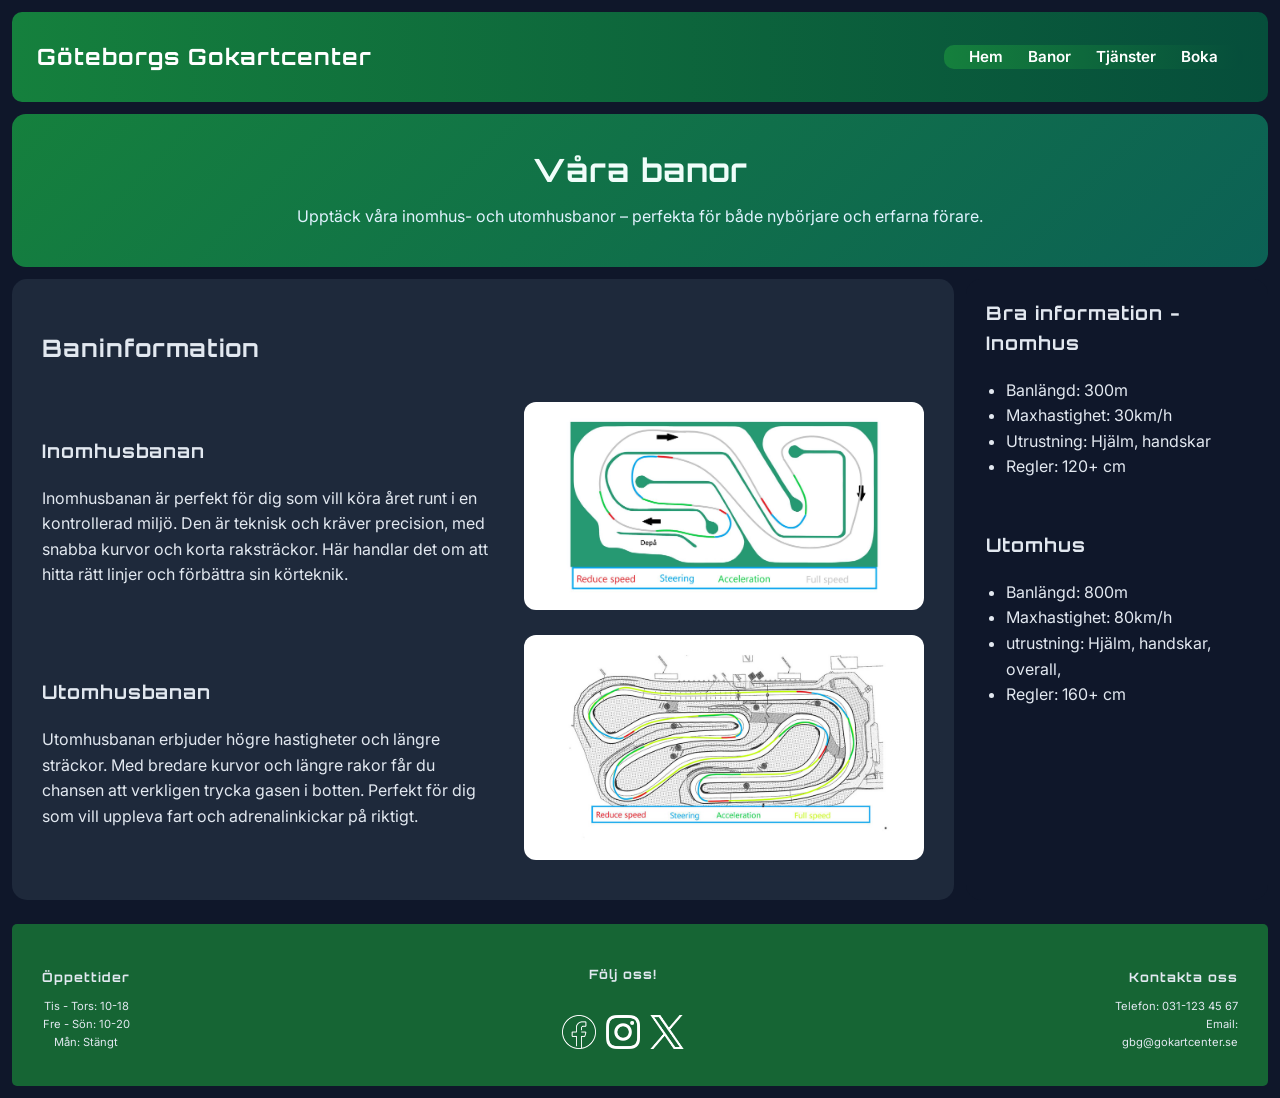
==== commit a319ad1d: "Fixat nav-problem med sida 2, 4" ====
--- a/banor.html
+++ b/banor.html
@@ -33,6 +33,7 @@
       <a href="http://192.168.193.230:5500/banor.html">Banor</a>
       <a href="http://192.168.193.230:5500/tjanster.html">Tjänster</a>
       <a href="http://192.168.193.230:5500/boka.html">Boka</a>
+  </nav>
   </nav>
 
   <header>
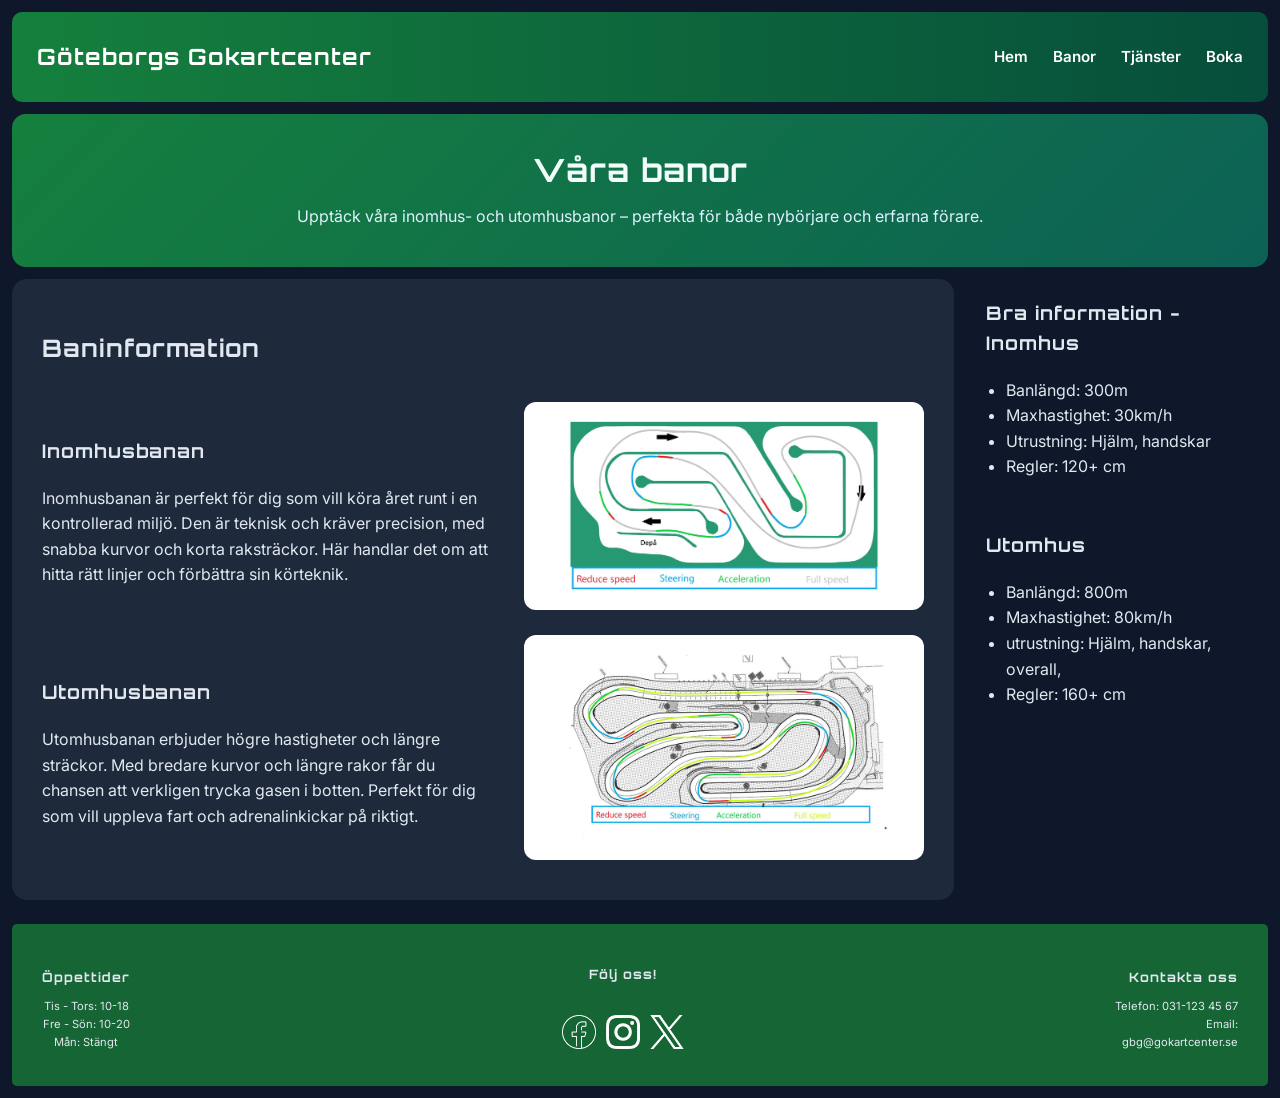
==== commit be4eb9d3: "SISTA INLÄMNINGSPUSH denna är den rätta inlämningen." ====
--- a/banor.html
+++ b/banor.html
@@ -19,6 +19,7 @@
   <nav>
     <h1>Göteborgs Gokartcenter</h1>
 
+    
   <button 
     class="hamburger" 
     id="hamburger"
@@ -28,12 +29,11 @@
     &#9776;
   </button>
 
-  <nav class="nav-links" id="nav-links" hidden>
+  <div class="nav-links" id="nav-links" hidden>
       <a href="http://192.168.193.230:5500/startsida.html">Hem</a>
       <a href="http://192.168.193.230:5500/banor.html">Banor</a>
       <a href="http://192.168.193.230:5500/tjanster.html">Tjänster</a>
       <a href="http://192.168.193.230:5500/boka.html">Boka</a>
-  </nav>
   </nav>
 
   <header>
